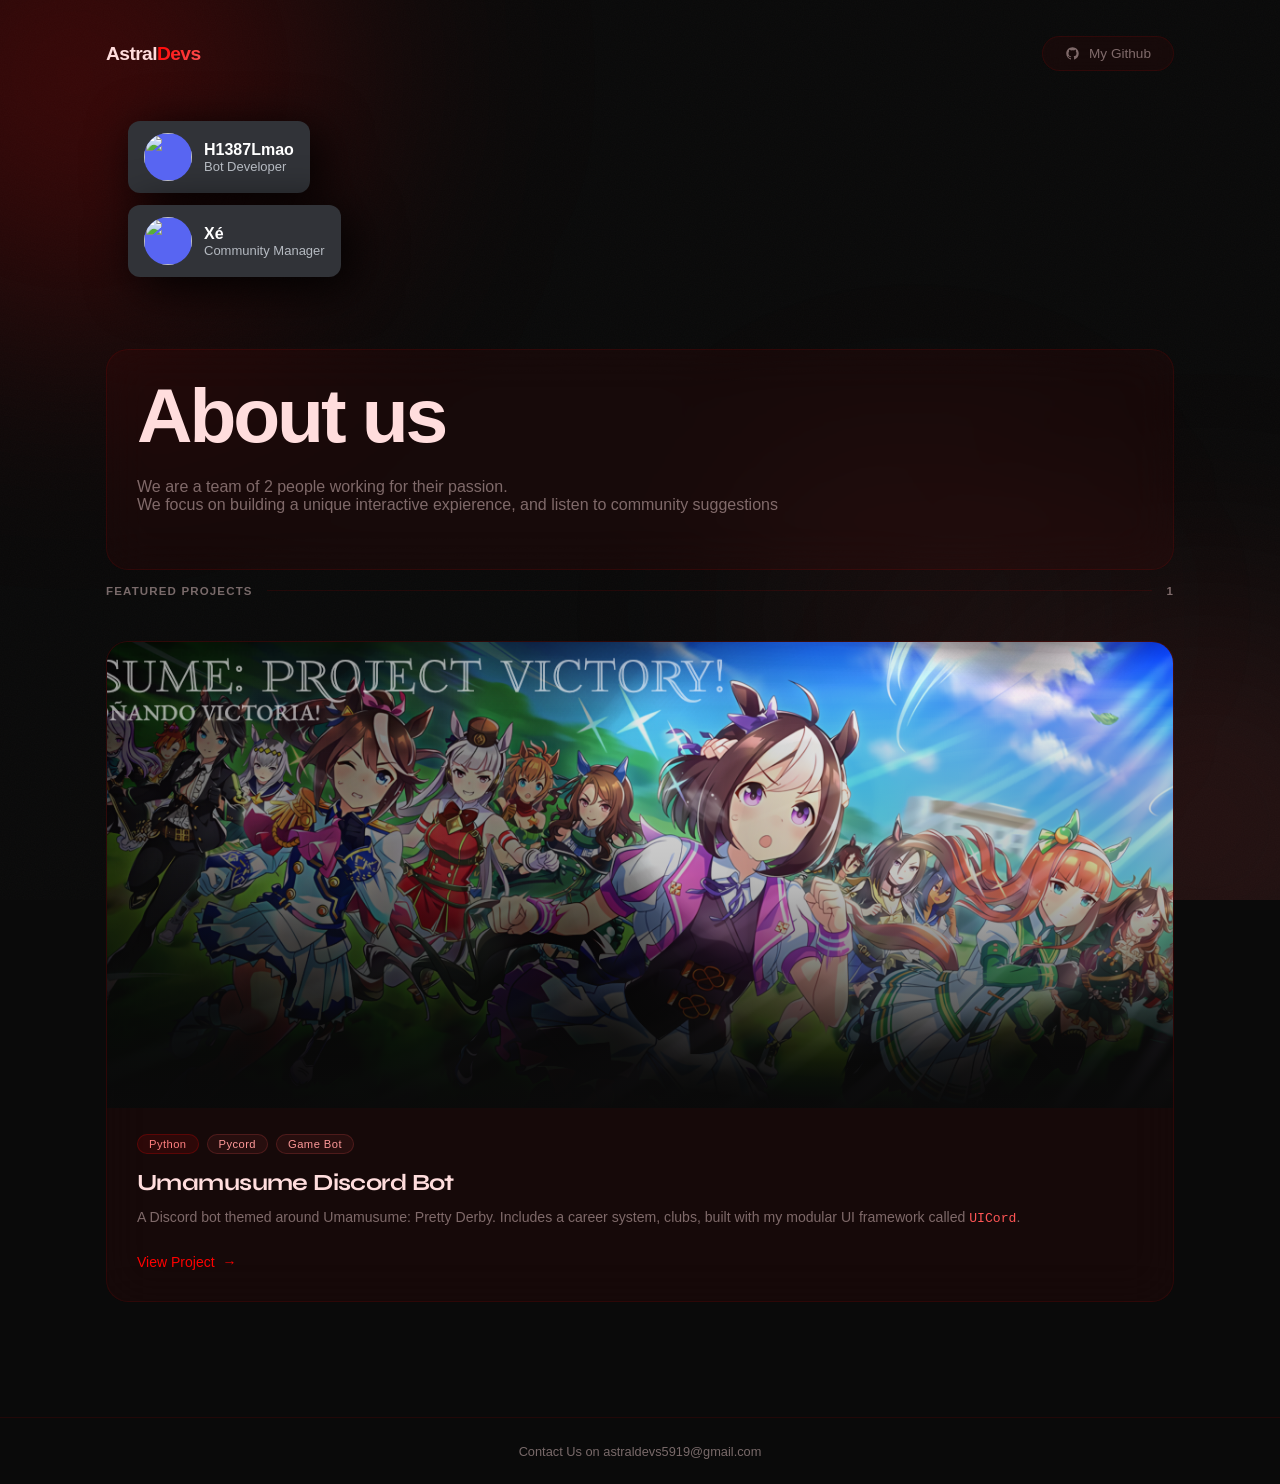
==== index.html @ b9d2a462 "Init Commit" ====
<!DOCTYPE html>
<html lang="en">
<head>
  <meta charset="UTF-8">
  <meta name="viewport" content="width=device-width, initial-scale=1.0">
  <title>Astral Devs</title>
  <link rel="preconnect" href="https://fonts.googleapis.com">
  <link rel="preconnect" href="https://fonts.gstatic.com" crossorigin>
  <link href="https://fonts.googleapis.com/css2?family=Syne:wght@400;600;700;800&family=DM+Sans:ital,opsz,wght@0,9..40,300;0,9..40,400;0,9..40,500;1,9..40,300&display=swap" rel="stylesheet">
  <style>
    *, *::before, *::after { box-sizing: border-box; margin: 0; padding: 0; }

    :root {
      --bg: #0a0a0a;
      --surface: rgba(255,0,0,0.05);
      --border: rgba(255,0,0,0.1);
      --text: #ffdddd;
      --muted: rgba(255,221,221,0.45);
      --red: #ff0000;
      --red-light: #ff5555;
      --glow: rgba(255,0,0,0.2);
    }

    html { scroll-behavior: smooth; }

    body {
      min-height: 100vh;
      background: var(--bg);
      color: var(--text);
      font-family: 'Roboto Mono', sans-serif;
      font-weight: 300;
      overflow-x: hidden;
    }

    .aurora {
      position: fixed;
      inset: 0;
      z-index: 0;
      pointer-events: none;
      overflow: hidden;
    }
    .orb {
      position: absolute;
      border-radius: 50%;
      filter: blur(110px);
      will-change: transform;
    }
    .orb-1 { width: 750px; height: 750px; background: radial-gradient(circle, rgba(255,0,0,.28) 0%, transparent 70%); top: -300px; left: -300px; animation: drift-a 28s ease-in-out infinite alternate; }
    .orb-2 { width: 650px; height: 650px; background: radial-gradient(circle, rgba(255,85,85,.18) 0%, transparent 70%); bottom: -250px; right: -250px; animation: drift-b 32s ease-in-out infinite alternate; }
    .orb-3 { width: 420px; height: 420px; background: radial-gradient(circle, rgba(255,102,102,.12) 0%, transparent 70%); top: 45%; left: 55%; animation: drift-c 22s ease-in-out infinite alternate; }
    @keyframes drift-a { 0%{transform:translate(0,0)} 100%{transform:translate(90px,60px)} }
    @keyframes drift-b { 0%{transform:translate(0,0)} 100%{transform:translate(-70px,-50px)} }
    @keyframes drift-c { 0%{transform:translate(0,0) scale(1)} 100%{transform:translate(-50px,40px) scale(1.25)} }

    body::after {
      content: '';
      position: fixed; inset: 0;
      z-index: 1; pointer-events: none;
      opacity: .025;
      background-image: url("data:image/svg+xml,%3Csvg xmlns='http://www.w3.org/2000/svg' width='300' height='300'%3E%3Cfilter id='n'%3E%3CfeTurbulence type='fractalNoise' baseFrequency='.85' numOctaves='4' stitchTiles='stitch'/%3E%3C/filter%3E%3Crect width='300' height='300' filter='url(%23n)'/%3E%3C/svg%3E");
      background-size: 300px 300px;
    }

    .wrap { position: relative; z-index: 2; max-width: 1140px; margin: 0 auto; padding: 0 36px; }

    nav { display: flex; align-items: center; justify-content: space-between; padding: 36px 0 28px; }
    .logo { font-family: 'Roboto Mono', sans-serif; font-weight: 800; font-size: 1.2rem; letter-spacing: -.03em; color: var(--text); text-decoration: none; }
    .logo em { font-style: normal; background: linear-gradient(120deg, var(--red), var(--red-light)); -webkit-background-clip: text; -webkit-text-fill-color: transparent; background-clip: text; }
    .gh-btn { display: flex; align-items: center; gap: 9px; padding: 9px 22px; border-radius: 999px; border: 1px solid var(--border); background: var(--surface); backdrop-filter: blur(12px); -webkit-backdrop-filter: blur(12px); color: var(--muted); text-decoration: none; font-size: .85rem; font-weight: 400; margin-left: 20px; transition: color .2s, border-color .2s, background .2s; }
    .gh-btn:hover { color: var(--text); border-color: rgba(255,0,0,.3); background: rgba(255,0,0,.06); }

    .hero { text-align: center; padding: 88px 0 68px; animation: fadeup .7s ease both; }
    .hero-pill { display: inline-flex; align-items: center; gap: 9px; padding: 5px 18px; border-radius: 999px; background: rgba(255,0,0,.1); border: 1px solid rgba(255,0,0,.22); font-size: .75rem; font-weight: 500; letter-spacing: .08em; text-transform: uppercase; color: var(--red); margin-bottom: 32px; }
    .hero-pill::before { content: ''; width: 7px; height: 7px; border-radius: 50%; background: var(--red); box-shadow: 0 0 10px var(--red); animation: blink 2.2s infinite; }
    @keyframes blink { 0%,100%{opacity:1} 50%{opacity:.3} }

    h1 { font-family: 'Roboto Mono', sans-serif; font-weight: 800; font-size: clamp(2.6rem, 6vw, 4.8rem); line-height: 1.04; letter-spacing: -.04em; margin-bottom: 22px; }
    h1 .grad { background: linear-gradient(130deg, var(--red), var(--red-light), var(--red)); background-size: 200%; -webkit-background-clip: text; -webkit-text-fill-color: transparent; background-clip: text; animation: shimmer 4s linear infinite; }
    @keyframes shimmer { 0%{background-position:0%} 100%{background-position:200%} }

    p {
      margin-bottom: 25px;
      color: var(--muted);
    }
    #credits {
      margin-bottom: 50px;
      padding: 10px
    }
  
    .hero-sub { font-size: 1.05rem; color: var(--muted); max-width: 440px; margin: 0 auto; line-height: 1.75; }

    .section-row { display: flex; align-items: center; gap: 14px; margin-bottom: 44px; animation: fadeup .7s .3s ease both; }
    .section-tag { font-family: 'Roboto Mono', sans-serif; font-size: .72rem; font-weight: 600; letter-spacing: .1em; text-transform: uppercase; color: var(--muted); white-space: nowrap; }
    .section-line { flex: 1; height: 1px; background: var(--border); }

    .grid { display: grid; grid-template-columns: repeat(auto-fit, minmax(480px, 1fr)); gap: 26px; padding-bottom: 100px; }
    @media(max-width: 580px) { .grid { grid-template-columns: 1fr; } }

    .card { display: block; text-decoration: none; color: var(--text); border-radius: 22px; border: 1px solid var(--border); background: var(--surface); backdrop-filter: blur(24px); -webkit-backdrop-filter: blur(24px); margin-bottom: 15px; overflow: hidden; transition: transform .38s cubic-bezier(.34,1.56,.64,1), box-shadow .38s ease, border-color .38s ease; animation: fadeup .7s ease both; }
    .card:nth-child(1) { animation-delay: .42s; }
    .card:nth-child(2) { animation-delay: .58s; }

    .card:hover { transform: translateY(-12px) scale(1.015); box-shadow: 0 32px 80px rgba(255,0,0,.2), 0 0 0 1px rgba(255,0,0,.18), inset 0 1px 0 rgba(255,0,0,.06); border-color: rgba(255,0,0,.3); }

    .card-img { position: relative; aspect-ratio: 16/7; overflow: hidden; }
    .card-img img { width: 100%; height: 100%; object-fit: cover; transition: transform .65s ease; display: block; }
    .card:hover .card-img img { transform: scale(1.07); }
    .card-img-fade { position: absolute; inset: 0; background: linear-gradient(to bottom, transparent 0%, rgba(10,10,10,.25) 50%, rgba(10,10,10,.96) 100%); }

    .card-body { padding: 26px 30px 30px; }
    .tags { display: flex; flex-wrap: wrap; gap: 8px; margin-bottom: 15px; }
    .tag { padding: 3px 11px; border-radius: 999px; font-size: .7rem; font-weight: 500; letter-spacing: .04em; }
    .t-red { background: rgba(255,0,0,.1); border: 1px solid rgba(255,0,0,.22); color: #ff7f7f; }
    .t-red-light { background: rgba(255,85,85,.08); border: 1px solid rgba(255,85,85,.18); color: #ff9999; }

    .card-title { font-family: 'Syne', sans-serif; font-weight: 700; font-size: 1.45rem; letter-spacing: -.025em; margin-bottom: 10px; }
    .card-desc { color: var(--muted); font-size: .88rem; line-height: 1.7; margin-bottom: 22px; }
    .card-cta { display: inline-flex; align-items: center; gap: 8px; font-size: .875rem; font-weight: 500; color: var(--red); transition: gap .22s ease; }
    .card:hover .card-cta { gap: 14px; }
    .arrow { display: inline-block; transition: transform .22s ease; }
    .card:hover .arrow { transform: translateX(5px); }

    footer { position: relative; z-index: 2; border-top: 1px solid var(--border); padding: 26px 0; text-align: center; color: var(--muted); font-size: .8rem; }
    footer a { color: var(--red); text-decoration: none; }
    footer a:hover { text-decoration: underline; }

    @keyframes fadeup { from { opacity: 0; transform: translateY(20px); } to { opacity: 1; transform: translateY(0); } }
  </style>
</head>
<body>

  <div class="aurora">
    <div class="orb orb-1"></div>
    <div class="orb orb-2"></div>
    <div class="orb orb-3"></div>
  </div>

  <div class="wrap">
    <nav>
      <a href="index.html" class="logo">Astral<em>Devs</em></a>
      <a href="https://github.com/H1387Lmao" target="_blank" class="gh-btn">
        <svg width="15" height="15" viewBox="0 0 24 24" fill="currentColor">
          <path d="M12 2C6.477 2 2 6.477 2 12c0 4.42 2.865 8.17 6.839 9.49.5.092.682-.217.682-.482 0-.237-.008-.866-.013-1.7-2.782.603-3.369-1.34-3.369-1.34-.454-1.156-1.11-1.463-1.11-1.463-.908-.62.069-.608.069-.608 1.003.07 1.531 1.03 1.531 1.03.892 1.529 2.341 1.087 2.91.831.092-.645.35-1.087.636-1.337-2.22-.253-4.555-1.11-4.555-4.943 0-1.091.39-1.984 1.029-2.683-.103-.253-.446-1.27.098-2.647 0 0 .84-.268 2.75 1.026A9.564 9.564 0 0112 6.844c.85.004 1.705.115 2.504.337 1.909-1.294 2.747-1.026 2.747-1.026.546 1.377.202 2.394.1 2.647.64.699 1.028 1.592 1.028 2.683 0 3.842-2.339 4.687-4.566 4.93.359.309.678.919.678 1.852 0 1.336-.012 2.415-.012 2.741 0 .267.18.578.688.48C19.138 20.167 22 16.418 22 12c0-5.523-4.477-10-10-10z"/>
        </svg>
        My Github
      </a>
    </nav>
    
    <div id="credits"></div>
    
    <div class="card">
      <div class="card-body">
        <h1>
        About us
        </h1>
        <p>
          We are a team of 2 people working for their passion.
          <br>
          We focus on building a unique interactive expierence, and listen to community suggestions
        </p>
      </div>
    </div>

    <div class="section-row">
      <span class="section-tag">Featured Projects</span>
      <div class="section-line"></div>
      <span class="section-tag">1</span>
    </div>

    <div class="grid">
      <a href="umabot.html" class="card">
        <div class="card-img">
          <img src="resources/umabot_cover.png" alt="Umamusume Discord Bot">
          <div class="card-img-fade"></div>
        </div>
        <div class="card-body">
          <div class="tags">
            <span class="tag t-red">Python</span>
            <span class="tag t-red-light">Pycord</span>
            <span class="tag t-red-light">Game Bot</span>
          </div>
          <div class="card-title">Umamusume Discord Bot</div>
          <p class="card-desc">
            A Discord bot themed around Umamusume: Pretty Derby.
            Includes a career system, clubs, built with my
            modular UI framework called <code style="font-size:.82rem;color:var(--red-light)">UICord</code>.
          </p>
          <div class="card-cta">View Project <span class="arrow">→</span></div>
        </div>
      </a>
    </div>
  </div>

  <footer>
    <div class="wrap">
      Contact Us on astraldevs5919@gmail.com
    </div>
  </footer>
  <script>
    function createDiscordNametag({ name, tagline = "", avatarUrl = "" }) {
      const container = document.createElement("div");
      container.style.display = "flex";
      container.style.alignItems = "center";
      container.style.background = "#313338";
      container.style.padding = "12px 16px";
      container.style.borderRadius = "12px";
      container.style.gap = "12px";
      container.style.margin = "12px";
      container.style.width = "fit-content";
      container.style.fontFamily = "Arial, sans-serif";
      container.style.color = "#fff";
      container.style.boxShadow = "10px 10px 50px black"

      const avatar = document.createElement("img");
      avatar.src = avatarUrl || "";
      avatar.style.width = "48px";
      avatar.style.height = "48px";
      avatar.style.borderRadius = "50%";
      avatar.style.objectFit = "cover";
      avatar.style.background = "#5865f2";

      const textWrap = document.createElement("div");
      textWrap.style.display = "flex";
      textWrap.style.flexDirection = "column";

      const nameEl = document.createElement("div");
      nameEl.textContent = name || "Unknown";
      nameEl.style.fontWeight = "bold";
      nameEl.style.fontSize = "16px";

      const tagEl = document.createElement("div");
      tagEl.textContent = tagline;
      tagEl.style.fontSize = "13px";
      tagEl.style.color = "#b5bac1";

      textWrap.appendChild(nameEl);
      if (tagline) textWrap.appendChild(tagEl);

      container.appendChild(avatar);
      container.appendChild(textWrap);

      return container;
    }
    const bdev = createDiscordNametag({
      name: "H1387Lmao",
      tagline: "Bot Developer",
      avatarUrl: "https://cdn.discordapp.com/avatars/735679718506102881/6a82087b00fecc526d57ce65c21cff0a.png?size=4096"
    });
  
    const cmgr = createDiscordNametag({
      name: "Xé",
      tagline: "Community Manager",
      avatarUrl: "https://cdn.discordapp.com/avatars/1252175358741057586/d8d37c068396e7f296c570f198f04520.png?size=4096"
    });

    document.getElementById('credits').appendChild(bdev);
    document.getElementById('credits').appendChild(cmgr);
  </script>
</body>
</html>
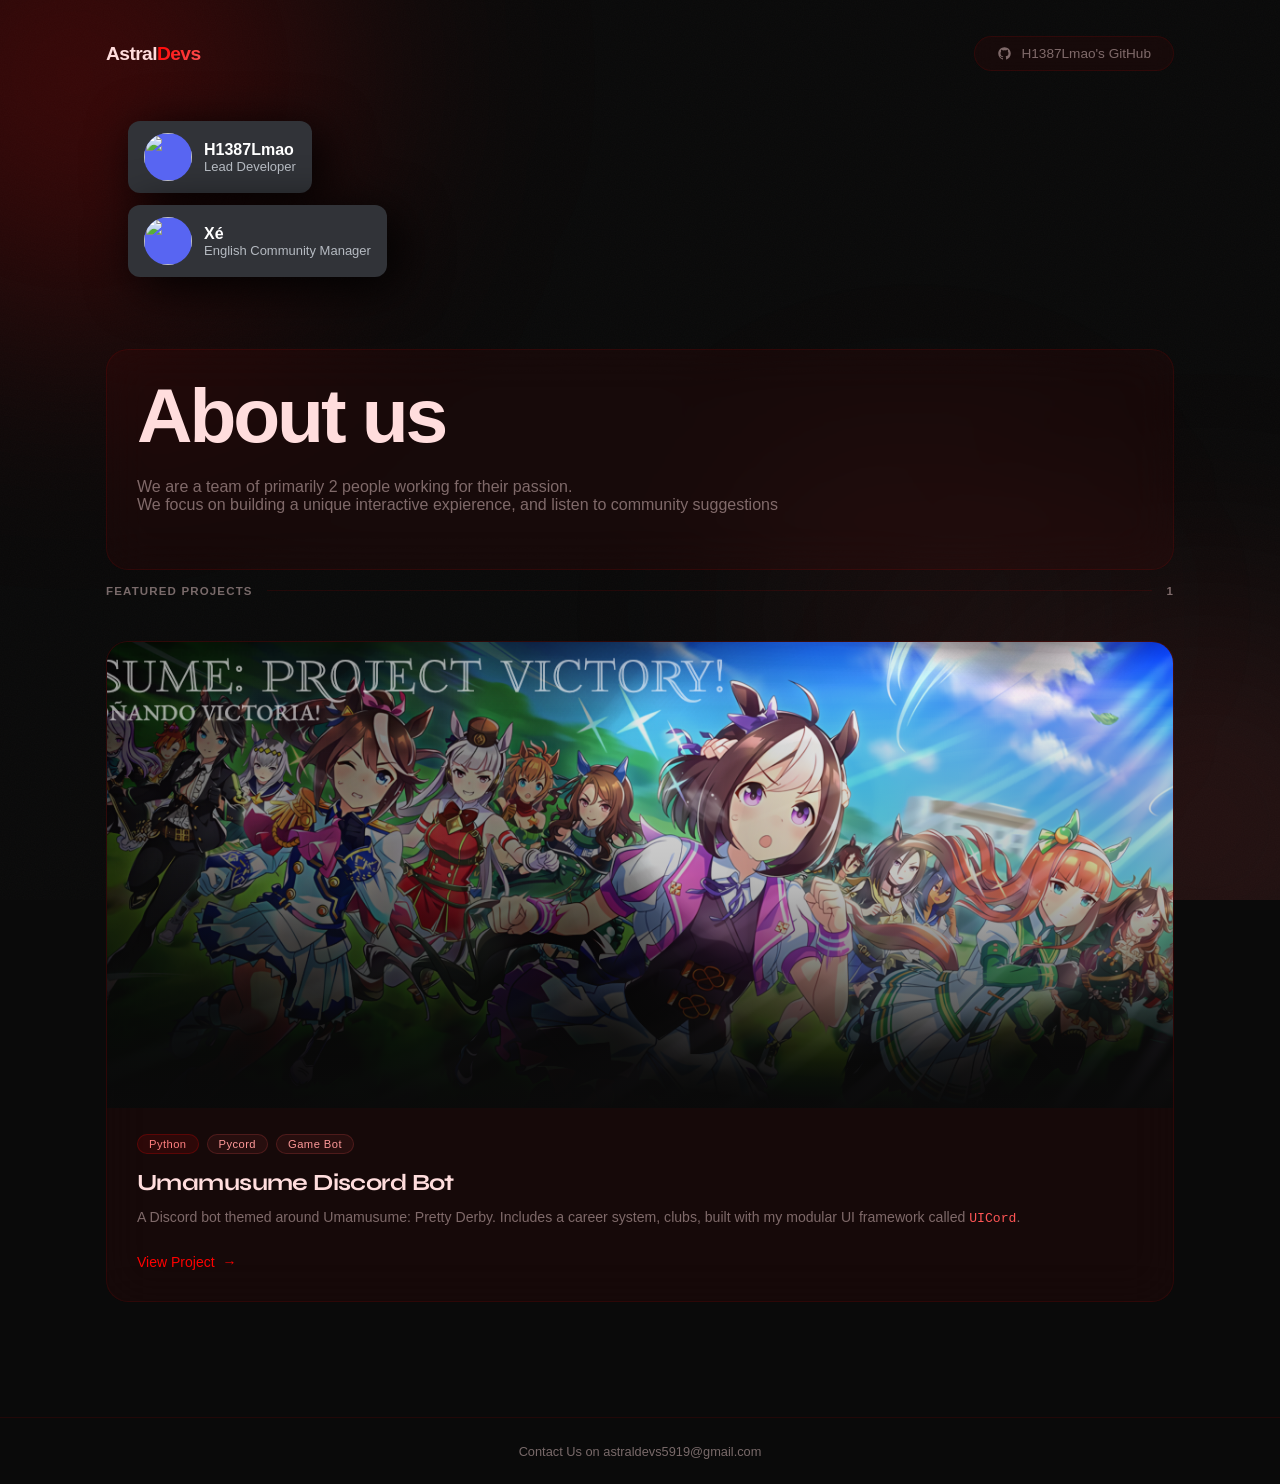
==== commit b6e44b60: "Updated team list" ====
--- a/index.html
+++ b/index.html
@@ -142,7 +142,7 @@
         <svg width="15" height="15" viewBox="0 0 24 24" fill="currentColor">
           <path d="M12 2C6.477 2 2 6.477 2 12c0 4.42 2.865 8.17 6.839 9.49.5.092.682-.217.682-.482 0-.237-.008-.866-.013-1.7-2.782.603-3.369-1.34-3.369-1.34-.454-1.156-1.11-1.463-1.11-1.463-.908-.62.069-.608.069-.608 1.003.07 1.531 1.03 1.531 1.03.892 1.529 2.341 1.087 2.91.831.092-.645.35-1.087.636-1.337-2.22-.253-4.555-1.11-4.555-4.943 0-1.091.39-1.984 1.029-2.683-.103-.253-.446-1.27.098-2.647 0 0 .84-.268 2.75 1.026A9.564 9.564 0 0112 6.844c.85.004 1.705.115 2.504.337 1.909-1.294 2.747-1.026 2.747-1.026.546 1.377.202 2.394.1 2.647.64.699 1.028 1.592 1.028 2.683 0 3.842-2.339 4.687-4.566 4.93.359.309.678.919.678 1.852 0 1.336-.012 2.415-.012 2.741 0 .267.18.578.688.48C19.138 20.167 22 16.418 22 12c0-5.523-4.477-10-10-10z"/>
         </svg>
-        My Github
+        H1387Lmao's GitHub
       </a>
     </nav>
     
@@ -154,7 +154,7 @@
         About us
         </h1>
         <p>
-          We are a team of 2 people working for their passion.
+          We are a team of primarily 2 people working for their passion.
           <br>
           We focus on building a unique interactive expierence, and listen to community suggestions
         </p>
@@ -243,18 +243,24 @@
     }
     const bdev = createDiscordNametag({
       name: "H1387Lmao",
-      tagline: "Bot Developer",
+      tagline: "Lead Developer",
       avatarUrl: "https://cdn.discordapp.com/avatars/735679718506102881/6a82087b00fecc526d57ce65c21cff0a.png?size=4096"
     });
   
     const cmgr = createDiscordNametag({
       name: "Xé",
-      tagline: "Community Manager",
+      tagline: "English Community Manager",
       avatarUrl: "https://cdn.discordapp.com/avatars/1252175358741057586/d8d37c068396e7f296c570f198f04520.png?size=4096"
+    });
+
+    const smgr = createDiscordNametag({
+      name: "Dowiori",
+      tagline: "Spanish Community Manager",
+      avatarUrl: "https://cdn.discordapp.com/avatars/696002196205994024/a7e0bc34dfa9f6013a555c39d4704ec6.png?size=4096"
     });
 
     document.getElementById('credits').appendChild(bdev);
     document.getElementById('credits').appendChild(cmgr);
   </script>
 </body>
-</html>+</html>
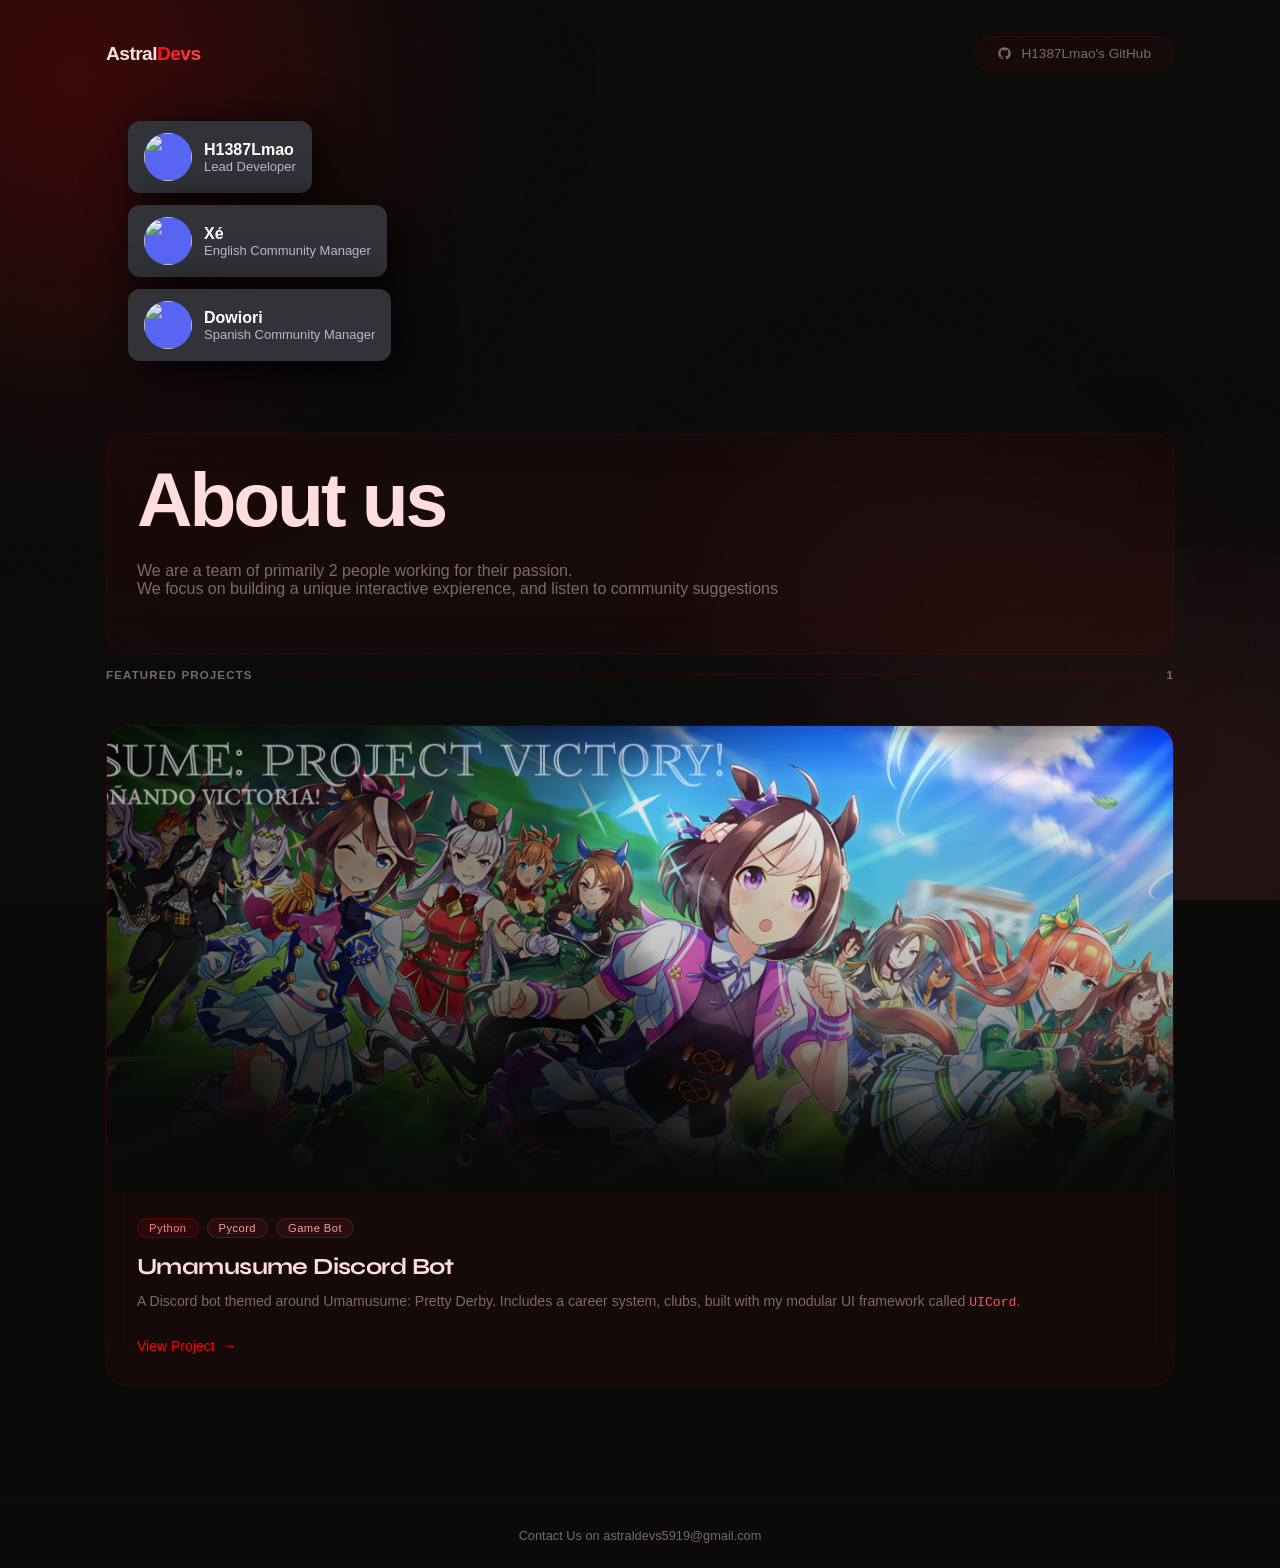
==== commit cf1975e1: "Fixed dowiori not displayed" ====
--- a/index.html
+++ b/index.html
@@ -256,11 +256,12 @@
     const smgr = createDiscordNametag({
       name: "Dowiori",
       tagline: "Spanish Community Manager",
-      avatarUrl: "https://cdn.discordapp.com/avatars/696002196205994024/a7e0bc34dfa9f6013a555c39d4704ec6.png?size=4096"
+      avatarUrl: "https://cdn.discordapp.com/guilds/1420297912197582892/users/696002196205994024/avatars/7ce4420a90390bb542e8029547242ffa.png?size=4096"
     });
 
     document.getElementById('credits').appendChild(bdev);
     document.getElementById('credits').appendChild(cmgr);
+    document.getElementById('credits').appendChild(smgr);
   </script>
 </body>
 </html>
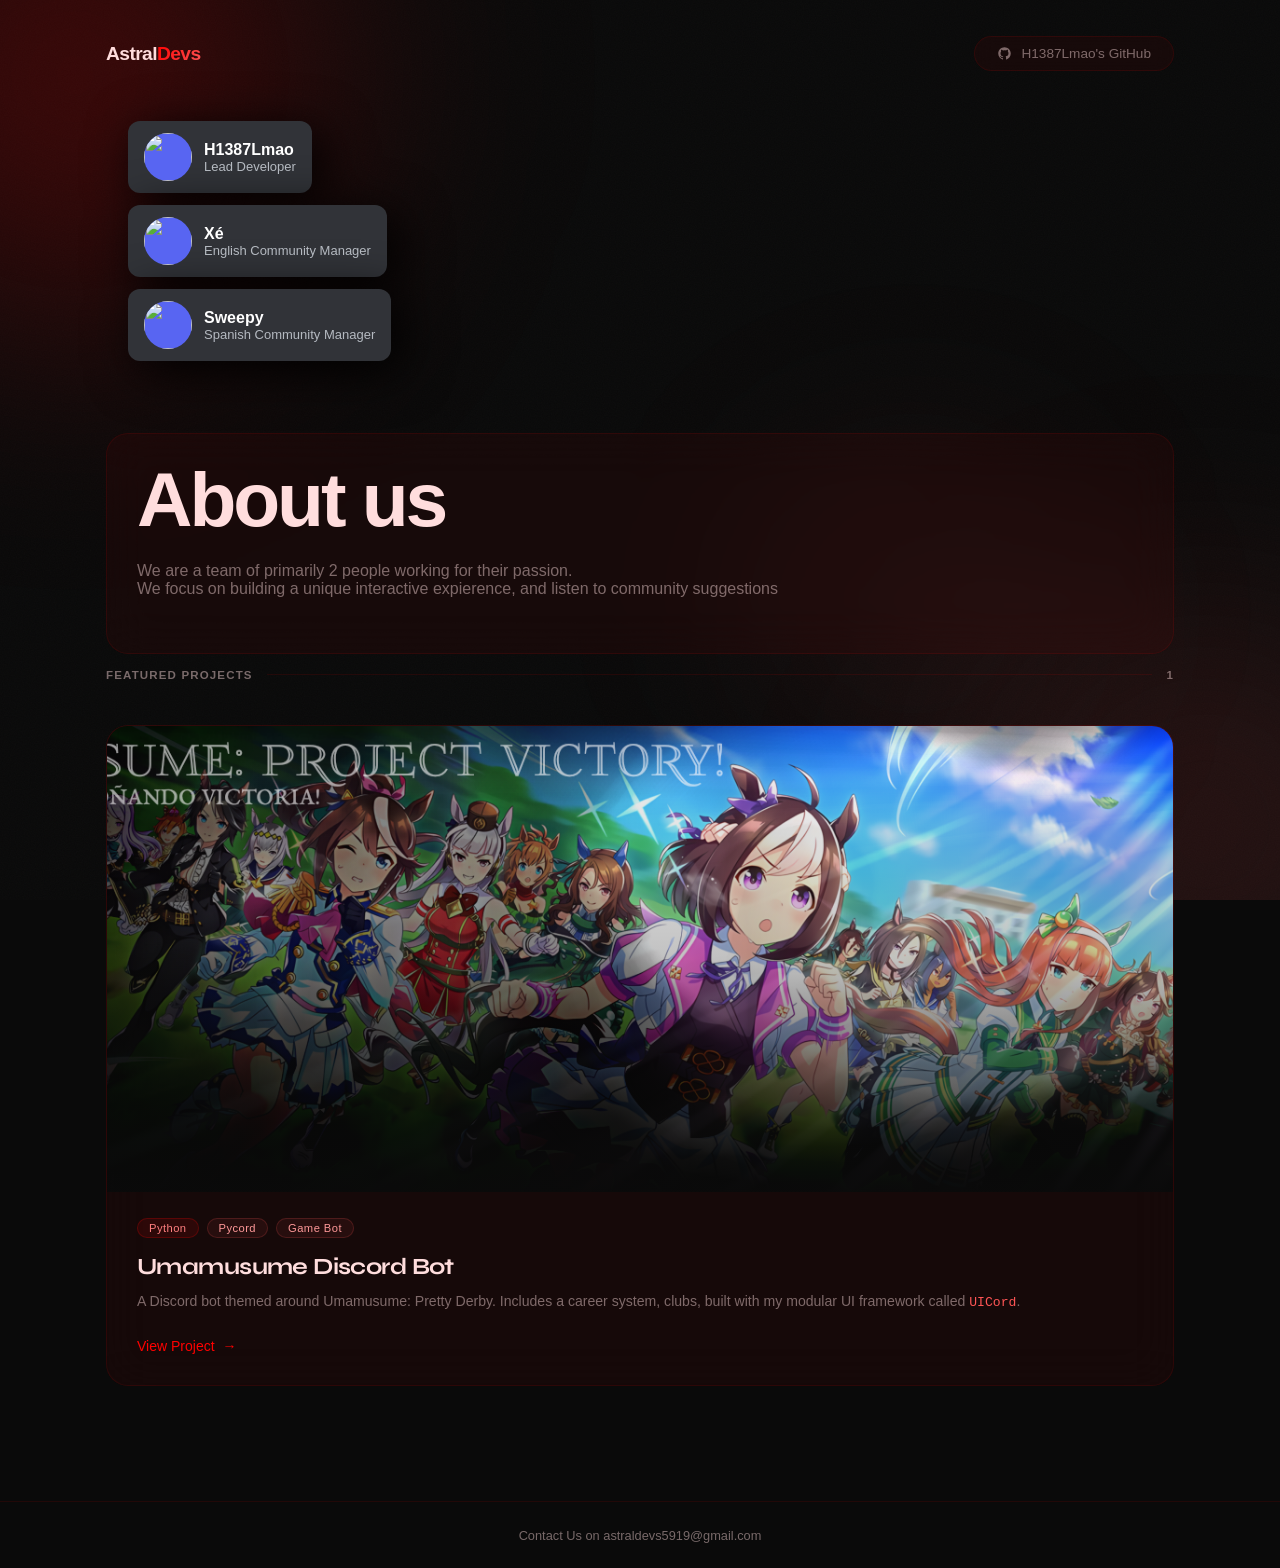
==== commit 5820d86e: "Updated name for sweep, and my pfp" ====
--- a/index.html
+++ b/index.html
@@ -244,7 +244,7 @@
     const bdev = createDiscordNametag({
       name: "H1387Lmao",
       tagline: "Lead Developer",
-      avatarUrl: "https://cdn.discordapp.com/avatars/735679718506102881/6a82087b00fecc526d57ce65c21cff0a.png?size=4096"
+      avatarUrl: "https://cdn.discordapp.com/avatars/735679718506102881/d6644eff9446a9f1558675728f8843c9.png?size=4096"
     });
   
     const cmgr = createDiscordNametag({
@@ -254,7 +254,7 @@
     });
 
     const smgr = createDiscordNametag({
-      name: "Dowiori",
+      name: "Sweepy",
       tagline: "Spanish Community Manager",
       avatarUrl: "https://cdn.discordapp.com/guilds/1420297912197582892/users/696002196205994024/avatars/7ce4420a90390bb542e8029547242ffa.png?size=4096"
     });
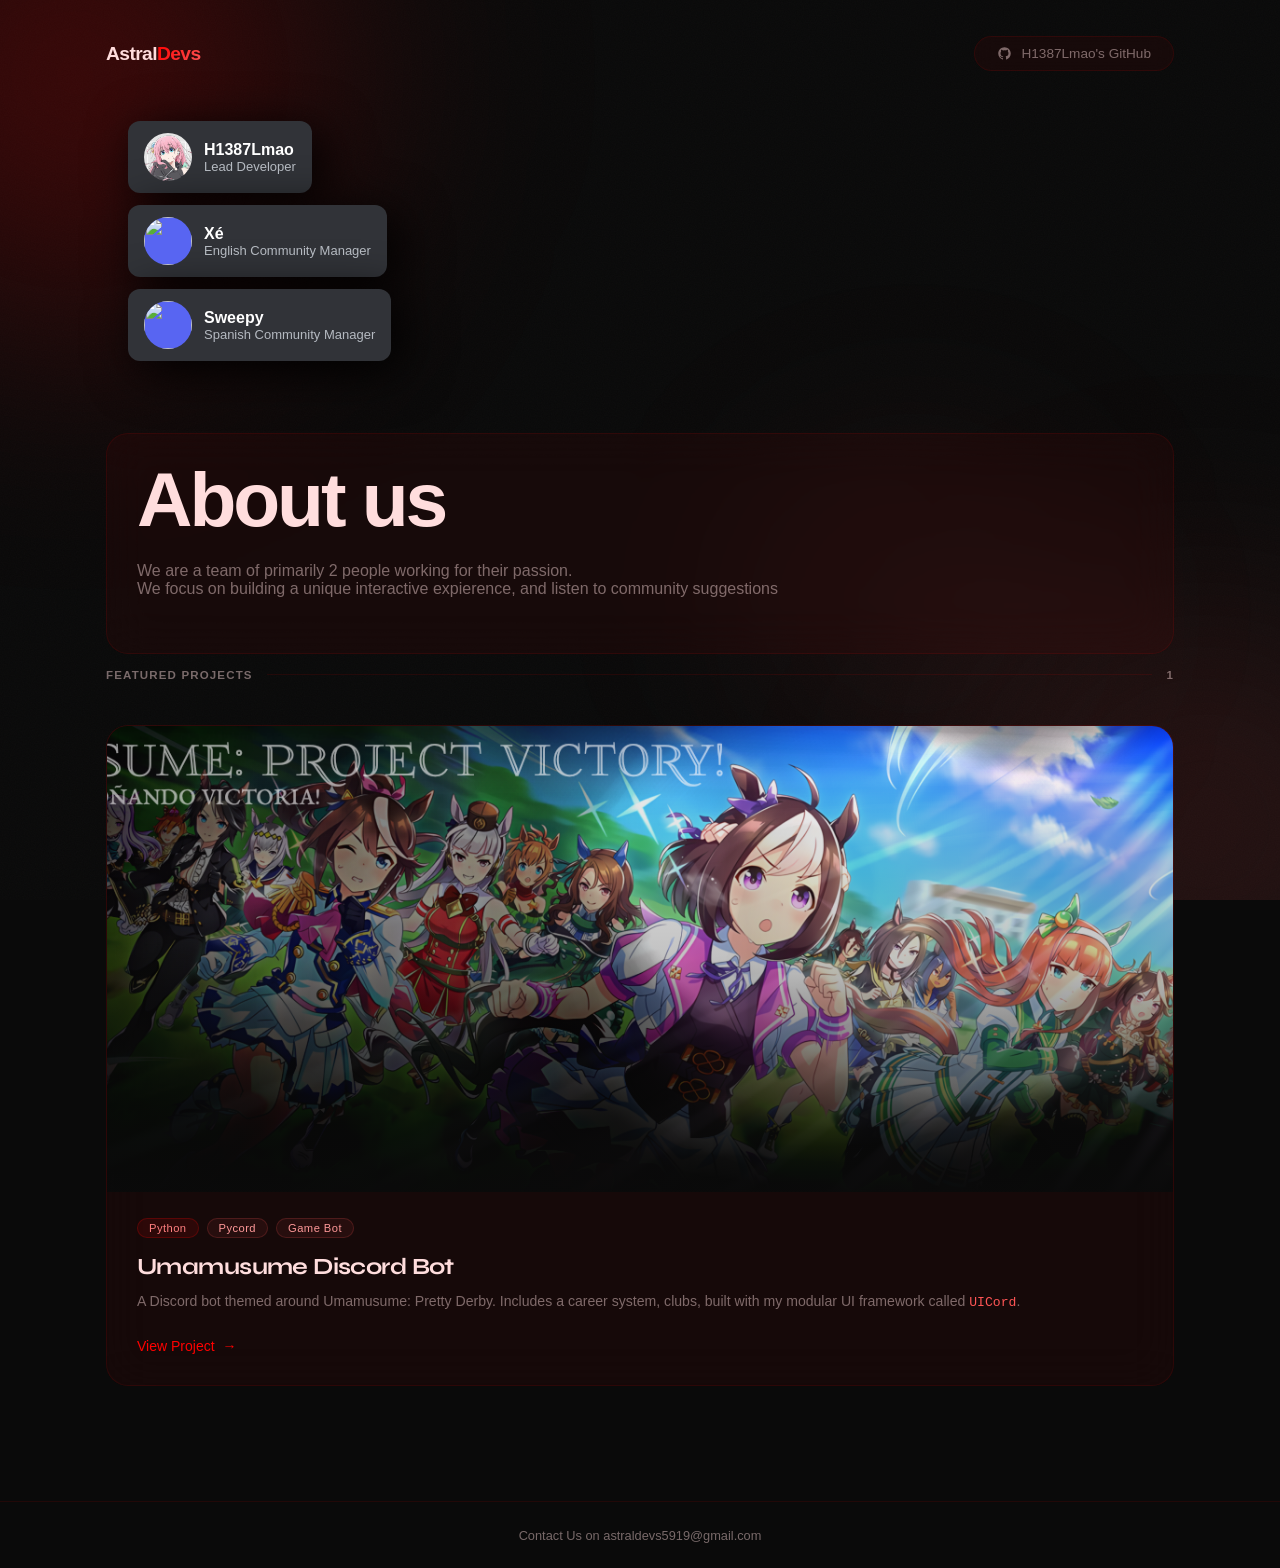
==== commit 98ead2dc: "Added about links" ====
--- a/index.html
+++ b/index.html
@@ -86,6 +86,11 @@
       margin-bottom: 50px;
       padding: 10px
     }
+    .profile-card {
+      animation-delay: .42s;
+    }
+    .profile-card:hover { transform: translateY(-12px) scale(1.015); box-shadow: 0 32px 80px rgba(255,0,0,.2), 0 0 0 1px rgba(255,0,0,.18), inset 0 1px 0 rgba(255,0,0,.06); border-color: rgba(255,0,0,.3); }
+
   
     .hero-sub { font-size: 1.05rem; color: var(--muted); max-width: 440px; margin: 0 auto; line-height: 1.75; }
 
@@ -197,7 +202,7 @@
     </div>
   </footer>
   <script>
-    function createDiscordNametag({ name, tagline = "", avatarUrl = "" }) {
+    function createDiscordNametag({ name, tagline = "", avatarUrl = "", url = "" }) {
       const container = document.createElement("div");
       container.style.display = "flex";
       container.style.alignItems = "center";
@@ -210,6 +215,8 @@
       container.style.fontFamily = "Arial, sans-serif";
       container.style.color = "#fff";
       container.style.boxShadow = "10px 10px 50px black"
+      container.className = "profile-card";
+      container.style.transition = ".3s";
 
       const avatar = document.createElement("img");
       avatar.src = avatarUrl || "";
@@ -227,6 +234,24 @@
       nameEl.textContent = name || "Unknown";
       nameEl.style.fontWeight = "bold";
       nameEl.style.fontSize = "16px";
+      nameEl.style.transition="0.4s"
+      container.addEventListener("mouseenter", function(){     
+        if (url){
+          nameEl.style.color="#20bbff";
+          nameEl.style.textDecoration="underline";
+        }
+      })
+      container.addEventListener("mouseleave", function(){     
+        if (url){
+          nameEl.style.color=null;
+          nameEl.style.textDecoration=null;
+        }
+      })
+      nameEl.addEventListener("click", function(){
+        if (url){
+          window.location.href=url;
+        }
+      })
 
       const tagEl = document.createElement("div");
       tagEl.textContent = tagline;
@@ -244,7 +269,8 @@
     const bdev = createDiscordNametag({
       name: "H1387Lmao",
       tagline: "Lead Developer",
-      avatarUrl: "https://cdn.discordapp.com/avatars/735679718506102881/d6644eff9446a9f1558675728f8843c9.png?size=4096"
+      avatarUrl: "resources/h1387av.png",
+      url: "about_h1387lmao.html"
     });
   
     const cmgr = createDiscordNametag({
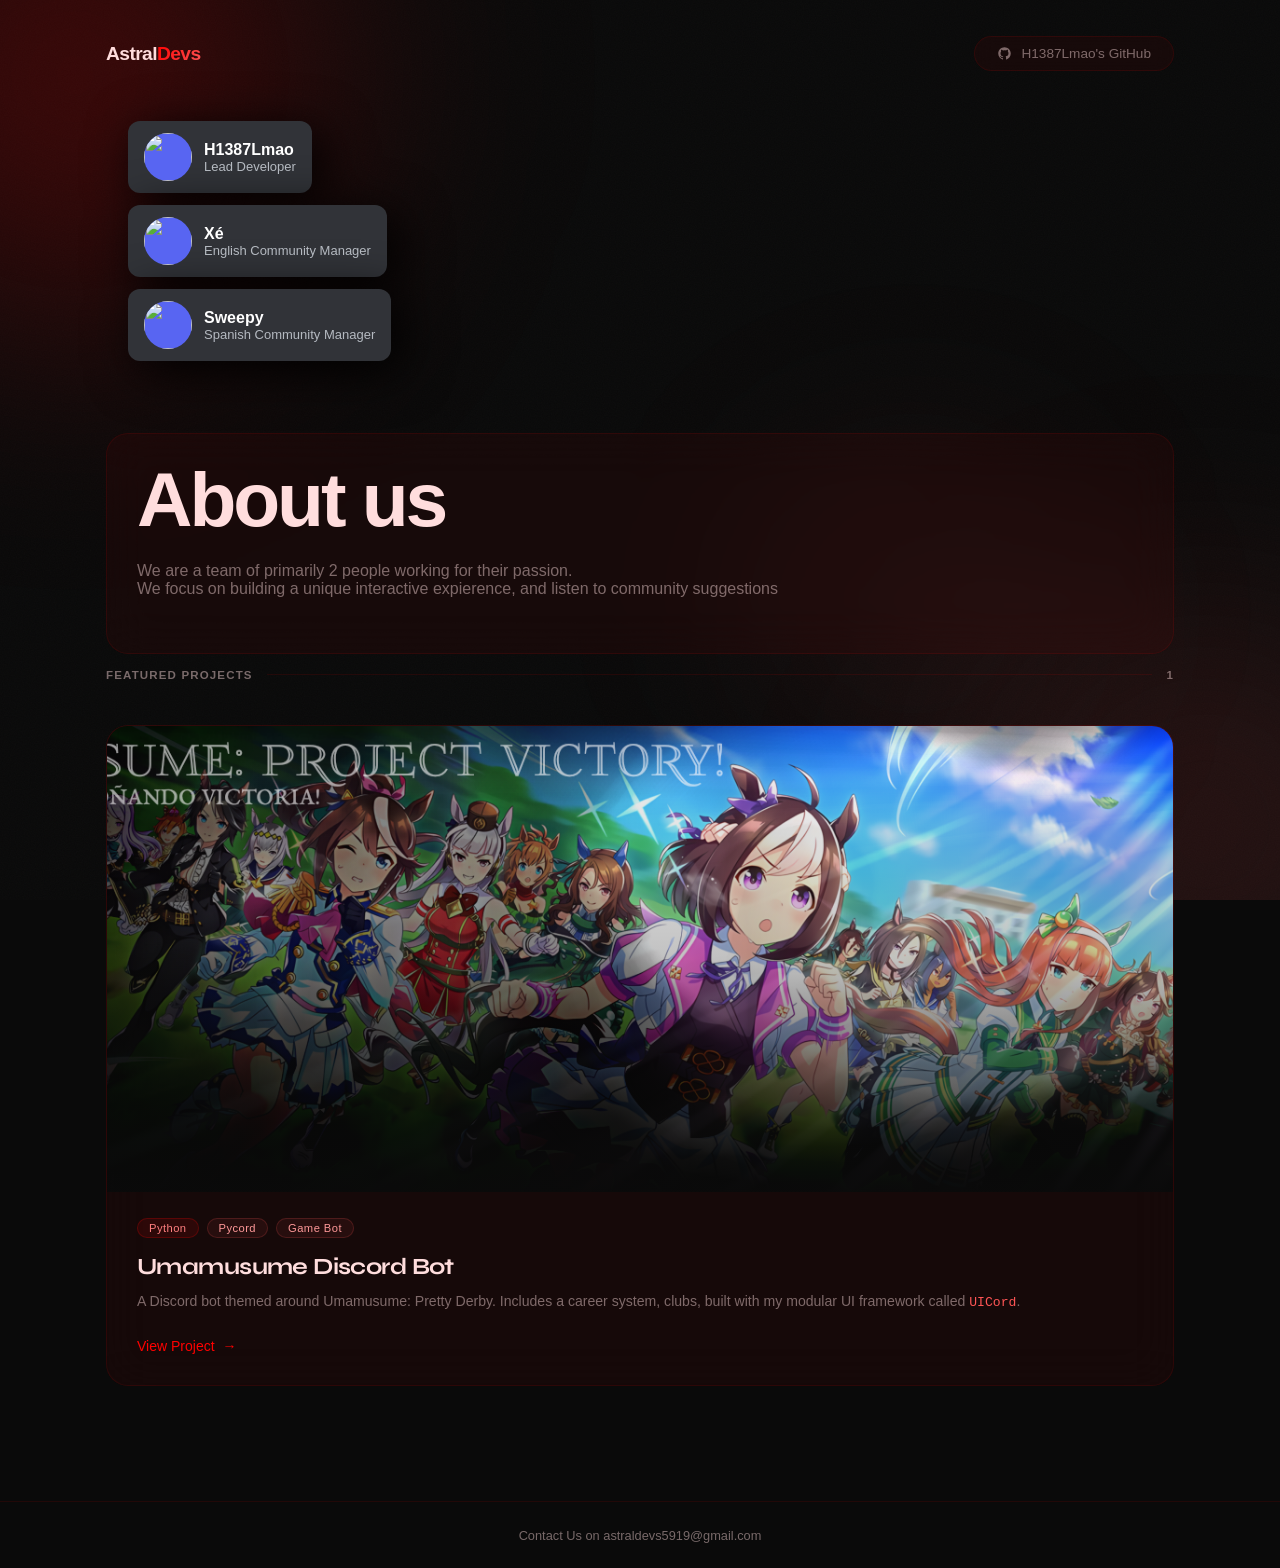
==== commit 6ebbffcb: "Updated pfp" ====
--- a/index.html
+++ b/index.html
@@ -270,7 +270,7 @@
       name: "H1387Lmao",
       tagline: "Lead Developer",
       avatarUrl: "resources/h1387av.png",
-      url: "about_h1387lmao.html"
+      url: "https://cdn.discordapp.com/avatars/735679718506102881/8b60fcaa87c059cfccc3dcd3d43ccc78.png?size=4096"
     });
   
     const cmgr = createDiscordNametag({
